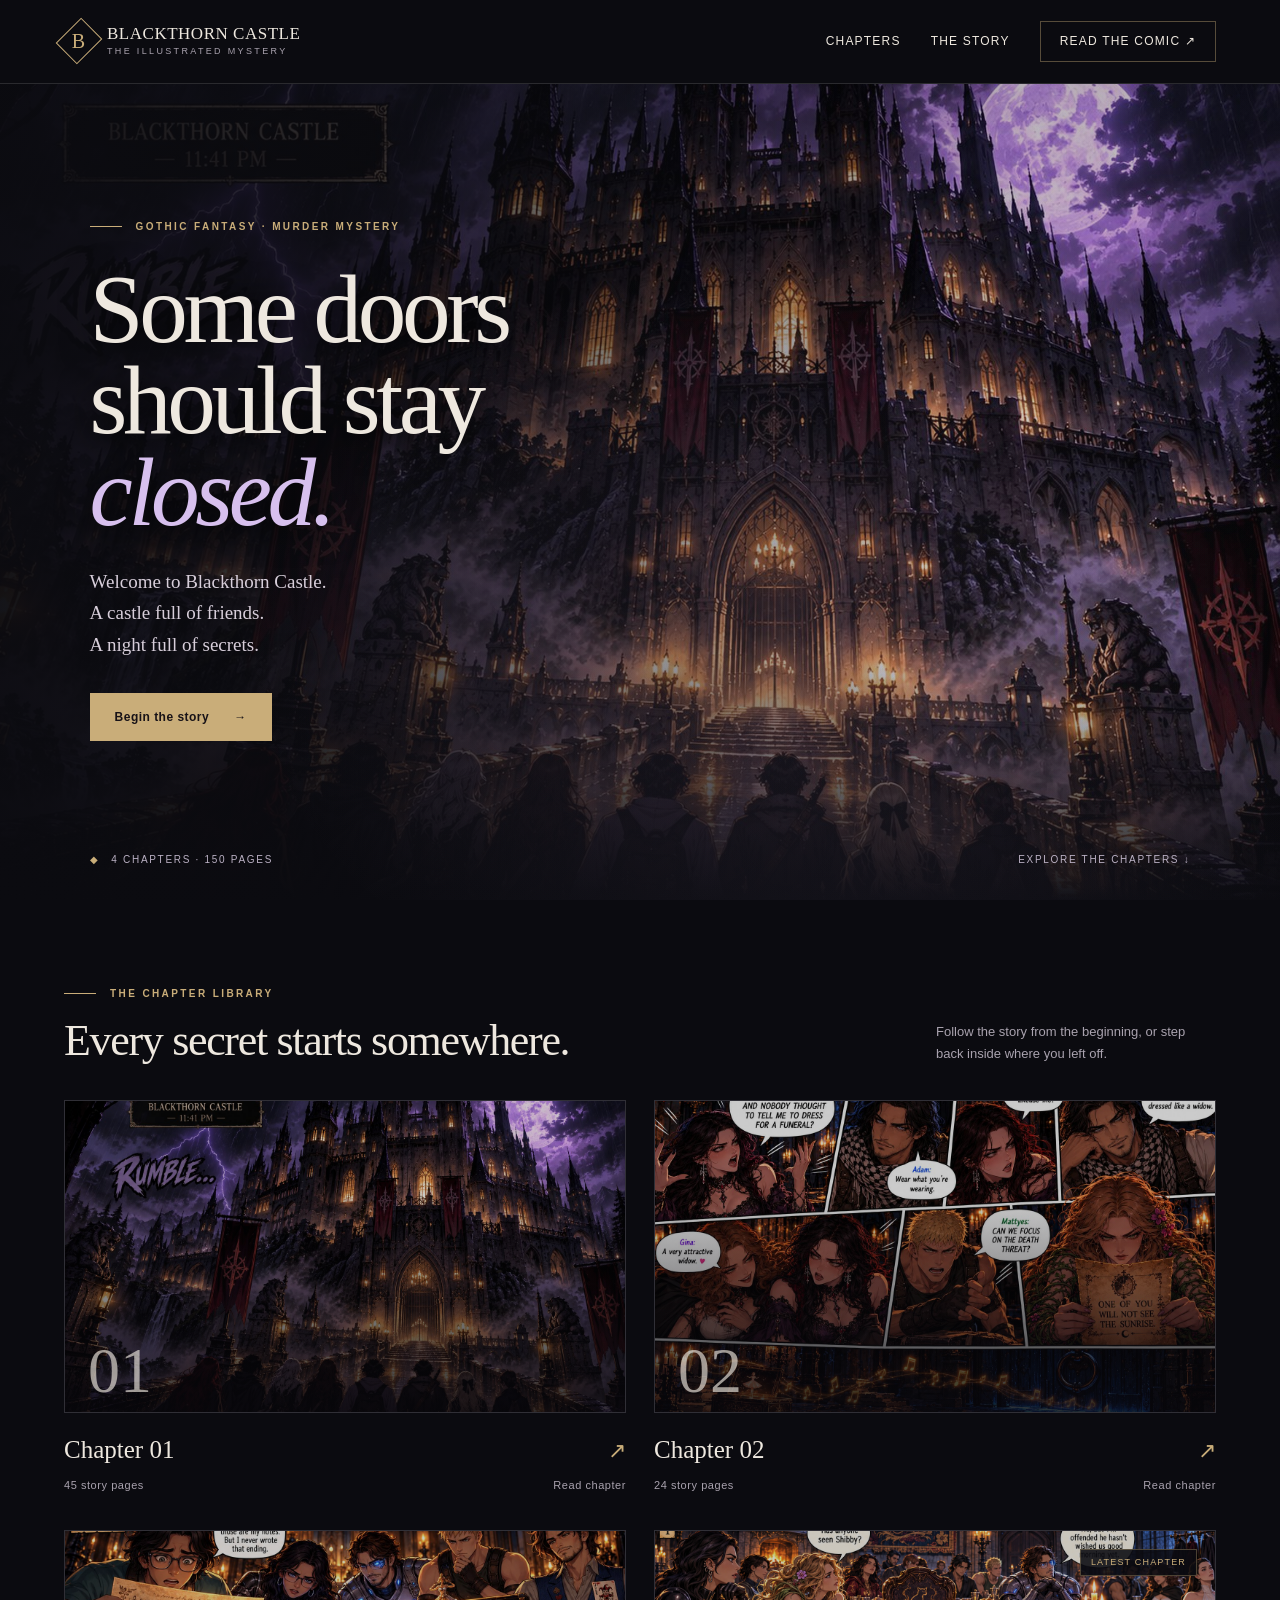
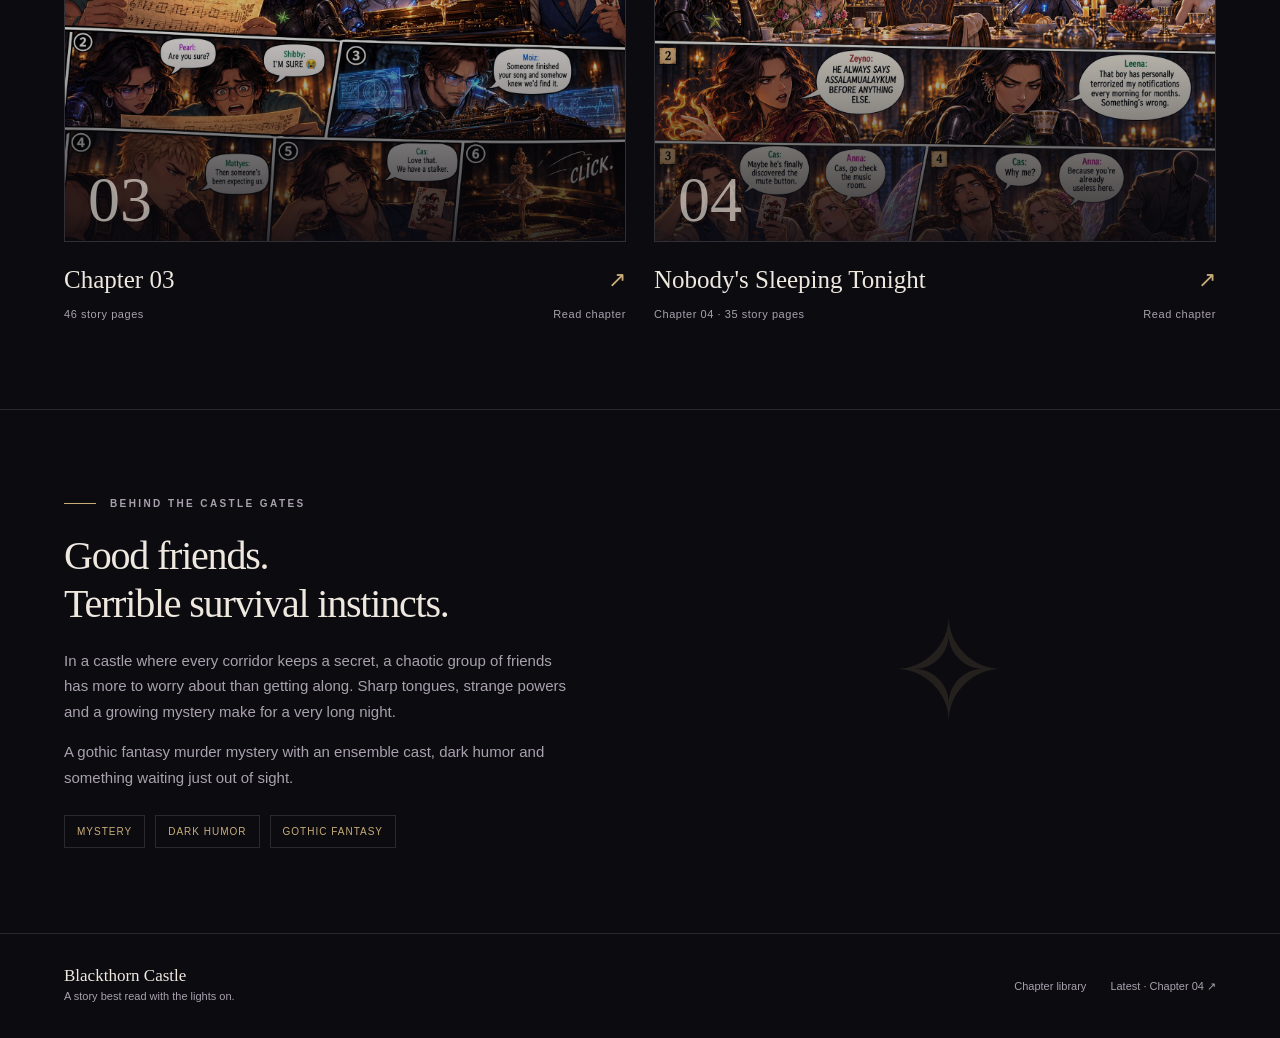
==== index.html @ 971d22e0 "Publish complete Blackthorn Castle library and reusable chapter workflow" ====
<!doctype html>
<html lang="en"><head><meta charset="utf-8"><meta name="viewport" content="width=device-width,initial-scale=1"><meta name="theme-color" content="#0b0b10"><title>Blackthorn Castle — The Comic</title><meta name="description" content="Enter Blackthorn Castle. Read the complete gothic fantasy murder mystery, one chapter at a time."><meta property="og:title" content="Blackthorn Castle"><meta property="og:description" content="A castle full of friends. A night full of secrets. Read the comic."><meta property="og:type" content="website"><meta property="og:image" content="assets/share.jpg"><meta name="twitter:card" content="summary_large_image"><link rel="icon" href="assets/icon.png"><link rel="stylesheet" href="assets/library.css"><link rel="preload" as="image" href="assets/cover.jpg"></head>
<body><a class="skip" href="#chapters">Skip to chapter library</a><header class="site-header"><a class="brand" href="index.html" aria-label="Blackthorn Castle home"><span class="brand-mark" aria-hidden="true"><span>B</span></span><span>BLACKTHORN CASTLE<small>The illustrated mystery</small></span></a><nav class="top-nav" aria-label="Main navigation"><a href="#chapters">Chapters</a><a class="nav-about" href="#about">The story</a><a class="nav-read" href="read.html#1/1">Read the comic ↗</a></nav></header>
<main><section class="hero"><img class="hero-art" src="assets/cover.jpg" width="1536" height="1101" alt="Blackthorn Castle beneath a violet moon, its gates lit by candlelight" fetchpriority="high"><div class="hero-copy fade-in"><p class="eyebrow">Gothic fantasy · Murder mystery</p><h1>Some doors<br>should stay<br><em>closed.</em></h1><p class="hero-deck">Welcome to Blackthorn Castle.<br>A castle full of friends.<br>A night full of secrets.</p><div class="hero-actions"><a class="button button-gold" href="read.html#1/1">Begin the story <span aria-hidden="true">→</span></a><a class="button" id="hero-continue" hidden>Continue reading <span aria-hidden="true">↗</span></a></div></div><div class="hero-meta"><span><span class="dot">◆</span><span id="chapter-count">The Blackthorn Castle comic</span></span><a href="#chapters">Explore the chapters ↓</a></div></section>
<section class="section" id="chapters" aria-labelledby="library-title"><div class="section-head"><div><p class="eyebrow">The chapter library</p><h2 id="library-title">Every secret starts somewhere.</h2></div><p class="section-note">Follow the story from the beginning, or step back inside where you left off.</p></div><aside class="resume-strip" id="continue" hidden><div><strong id="continue-title"></strong><p>Your place is saved on this device.</p></div><a class="button" id="continue-link">Continue reading →</a></aside><div class="chapter-grid" id="chapter-grid"></div><noscript><div class="noscript">Enable JavaScript to browse the complete library, or <a href="chapters/chapters.json">view the chapter catalog</a>.</div></noscript></section>
<section class="section about" id="about" aria-labelledby="about-title"><div><p class="eyebrow">Behind the castle gates</p><h2 id="about-title">Good friends.<br>Terrible survival instincts.</h2><p>In a castle where every corridor keeps a secret, a chaotic group of friends has more to worry about than getting along. Sharp tongues, strange powers and a growing mystery make for a very long night.</p><p>A gothic fantasy murder mystery with an ensemble cast, dark humor and something waiting just out of sight.</p><div class="about-tags"><span>Mystery</span><span>Dark humor</span><span>Gothic fantasy</span></div></div><div class="ornament" aria-hidden="true">✧</div></section></main>
<footer class="site-footer"><div><span class="footer-title">Blackthorn Castle</span><br>A story best read with the lights on.</div><nav class="footer-links" aria-label="Footer"><a href="#chapters">Chapter library</a><a id="latest-link" href="read.html#4/1"><span id="latest-label">Latest chapter</span> ↗</a></nav></footer><script src="assets/comic.js"></script><script src="assets/library.js"></script></body></html>
---- assets/library.css ----
:root{color-scheme:dark;--night:#0b0b10;--panel:#121119;--ink:#eee8df;--muted:#a9a2ae;--gold:#c9ad79;--line:#ffffff20;--violet:#b5a0d3}*{box-sizing:border-box}html{scroll-behavior:smooth;scroll-padding-top:90px}body{margin:0;background:var(--night);color:var(--ink);font:15px/1.7 'Segoe UI',Arial,sans-serif}a{color:inherit;text-decoration:none}button,select{font:inherit}button,a,select{touch-action:manipulation}a:focus-visible,button:focus-visible,select:focus-visible,summary:focus-visible{outline:2px solid var(--gold);outline-offset:5px}[hidden]{display:none!important}.skip{position:fixed;top:-80px;left:20px;z-index:100;background:var(--ink);color:var(--night);padding:12px}.skip:focus{top:10px}.site-header{height:84px;display:flex;align-items:center;justify-content:space-between;gap:25px;padding:0 5vw;border-bottom:1px solid var(--line);position:relative;z-index:5;background:#0b0b10}.brand{display:flex;align-items:center;gap:13px;font:17px/1.25 Georgia,serif;letter-spacing:.03em}.brand-mark{width:30px;height:36px;display:grid;place-items:center;border:1px solid var(--gold);color:var(--gold);font:20px Georgia;transform:rotate(45deg)}.brand-mark span{transform:rotate(-45deg)}.brand small{display:block;color:var(--muted);font:9px/1.7 'Segoe UI',sans-serif;text-transform:uppercase;letter-spacing:.26em}.top-nav{display:flex;gap:30px;align-items:center;font-size:12px;letter-spacing:.1em;text-transform:uppercase}.top-nav a{transition:color .2s}.top-nav a:hover{color:var(--gold)}.nav-read{border:1px solid #c9ad7966;padding:9px 19px}.hero{min-height:720px;min-height:min(860px,calc(100svh - 84px));position:relative;isolation:isolate;display:flex;align-items:center;padding:75px 7vw 100px;overflow:hidden}.hero-art{position:absolute;inset:0;width:100%;height:100%;object-fit:cover;object-position:65% 42%;z-index:-3}.hero:before{content:'';position:absolute;inset:0;background:linear-gradient(90deg,#0b0b10f5 0%,#0b0b10ce 25%,#0b0b1066 55%,#0b0b1020 80%),linear-gradient(0deg,#0b0b10,transparent 30%,#0b0b1030);z-index:-2}.hero:after{content:'';position:absolute;inset:0;z-index:-1;background:radial-gradient(ellipse at 65% 70%,#b19ad31c,transparent 50%);animation:mist 10s ease-in-out infinite alternate;pointer-events:none}.hero-copy{max-width:650px}.eyebrow{color:var(--gold);font-size:10px;font-weight:600;letter-spacing:.24em;text-transform:uppercase;display:flex;align-items:center;gap:14px}.eyebrow:before{content:'';width:32px;height:1px;background:var(--gold)}h1,h2,h3,p{margin-top:0}.hero h1{font:clamp(64px,7.6vw,116px)/.94 Georgia,serif;letter-spacing:-.045em;margin:29px 0 28px;text-shadow:0 3px 35px #000}.hero h1 em{font-weight:normal;color:#d7c0ee}.hero-deck{max-width:370px;font:19px/1.65 Georgia,serif;color:#d7ceda}.hero-actions{display:flex;flex-wrap:wrap;gap:12px;margin-top:33px}.button{display:inline-flex;align-items:center;justify-content:center;gap:25px;min-height:48px;padding:11px 24px;border:1px solid #b8a9c05c;font-size:12px;letter-spacing:.04em;cursor:pointer;background:transparent;color:var(--ink);transition:background .2s,border-color .2s}.button:hover{background:#ffffff0a;border-color:var(--gold)}.button-gold{background:var(--gold);color:#171217;border-color:var(--gold);font-weight:600}.button-gold:hover{background:#dec18e}.hero-meta{position:absolute;bottom:32px;left:7vw;right:7vw;display:flex;justify-content:space-between;gap:20px;font-size:10px;letter-spacing:.17em;text-transform:uppercase;color:#bbb1c4}.hero-meta span:first-child{display:flex;gap:12px}.dot{color:var(--gold)}.section{max-width:1440px;margin:auto;padding:85px 5vw}.section-head{display:flex;justify-content:space-between;align-items:end;gap:30px;margin-bottom:35px}.section h2{font:44px/1.1 Georgia,serif;letter-spacing:-.03em;margin:15px 0 0}.section-note{max-width:280px;color:var(--muted);font-size:13px;margin:0}.chapter-grid{display:grid;grid-template-columns:repeat(2,minmax(0,1fr));gap:35px 28px}.chapter-card{display:block;min-width:0}.card-image{position:relative;aspect-ratio:1.8;overflow:hidden;background:var(--panel);border:1px solid var(--line)}.card-image img{display:block;width:100%;height:100%;object-fit:cover;transition:transform .65s,filter .65s;filter:brightness(.8)}.chapter-card:hover img{transform:scale(1.035);filter:brightness(1)}.card-image:after{content:'';position:absolute;inset:0;background:linear-gradient(transparent 30%,#09080dc9)}.card-number{position:absolute;left:23px;bottom:9px;z-index:1;font:64px/1 Georgia,serif;color:#eee8dfa6}.card-badge{position:absolute;right:18px;top:18px;z-index:1;font-size:9px;letter-spacing:.13em;text-transform:uppercase;padding:5px 10px;background:#0b0b10df;border:1px solid #c9ad7955;color:var(--gold)}.card-heading{display:flex;align-items:center;justify-content:space-between;gap:20px;margin:19px 0 7px}.card-heading h3{font:25px/1.2 Georgia,serif;margin:0}.card-heading span{color:var(--gold);font-size:22px}.card-info{display:flex;justify-content:space-between;gap:15px;color:var(--muted);font-size:11px;letter-spacing:.05em}.resume-strip{margin:0 0 35px;padding:22px 26px;background:#c9ad790b;border:1px solid #c9ad793f;display:flex;align-items:center;justify-content:space-between;gap:20px}.resume-strip p{margin:0;color:var(--muted);font-size:12px}.resume-strip strong{font:21px Georgia,serif;color:var(--ink);display:block;margin-bottom:3px}.about{border-top:1px solid var(--line);display:grid;grid-template-columns:1fr 1fr;gap:80px}.about h2{font:40px/1.2 Georgia;margin:20px 0}.about p{color:var(--muted);max-width:510px}.about-tags{display:flex;gap:10px;flex-wrap:wrap;margin-top:25px}.about-tags span{font-size:10px;letter-spacing:.1em;text-transform:uppercase;border:1px solid var(--line);padding:7px 12px;color:var(--gold)}.ornament{font:140px Georgia;text-align:center;color:#c9ad7922;align-self:center}.site-footer{border-top:1px solid var(--line);padding:32px 5vw;display:flex;justify-content:space-between;gap:20px;align-items:center;color:var(--muted);font-size:11px}.footer-title{font:17px Georgia;color:var(--ink)}.footer-links{display:flex;gap:24px}.empty-note{padding:35px;color:var(--muted)}
/* Reader chrome stays outside the artwork. */
.reader-header{height:65px}.reader-header .brand{font-size:15px}.reader-title{max-width:1536px;margin:auto;padding:36px 30px 24px;display:flex;justify-content:space-between;gap:24px;align-items:end}.reader-title h1{font:clamp(27px,4vw,43px)/1.15 Georgia;margin:10px 0}.reader-title p{font-size:12px;color:var(--muted);margin:0}.reader-tools{position:sticky;top:0;z-index:20;background:#0b0b10f5;backdrop-filter:blur(12px);border-block:1px solid var(--line);padding:11px 25px;display:flex;flex-wrap:wrap;justify-content:space-between;align-items:center;gap:12px}.tool-group{display:flex;gap:10px;align-items:center}.reader-tools label{color:var(--muted);font-size:11px}.reader-tools select,.tool-btn{background:#19161f;color:var(--ink);border:1px solid #574b60;min-height:36px;border-radius:2px;padding:6px 12px;cursor:pointer}.tool-btn{font-size:12px}.tool-btn:disabled{opacity:.35;cursor:default}.progress-track{height:2px;position:absolute;bottom:-1px;left:0;width:100%;background:#28222f}.progress-fill{width:0;height:100%;background:var(--gold);transition:width .2s}.page-status{font-size:12px;min-width:85px;text-align:center;color:#cec3d4;font-variant-numeric:tabular-nums}.reader-pages{max-width:1536px;margin:auto}.comic-page{margin:0 0 26px;scroll-margin-top:80px}.comic-page img{display:block;width:100%;height:auto;background:#15121c}.comic-page figcaption{font-size:10px;letter-spacing:.12em;text-transform:uppercase;color:var(--muted);display:flex;justify-content:space-between;padding:9px 22px}.retry-image{color:var(--gold);border:0;background:none;text-decoration:underline;cursor:pointer}.reader-pages.is-paged .comic-page{display:none}.reader-pages.is-paged .comic-page.is-current{display:block}.chapter-end{max-width:900px;margin:60px auto 90px;padding:0 24px;text-align:center}.chapter-end h2{font:38px Georgia;margin:20px 0 12px}.chapter-end p{color:var(--muted);font-size:13px}.chapter-navigation{display:flex;flex-wrap:wrap;justify-content:center;gap:12px;margin:25px 0}.reader-error{padding:60px 25px;text-align:center}.reader-help{font-size:11px;color:var(--muted)}.reading-zoom .reader-pages{max-width:none}.zoom-label{display:none}.reading-zoom .zoom-label{display:inline}.reading-zoom .fit-label{display:none}.noscript{padding:25px;background:#251b2c}.fade-in{animation:reveal .7s both}@keyframes reveal{from{opacity:0;transform:translateY(10px)}to{opacity:1;transform:none}}@keyframes mist{to{opacity:.5;transform:translateX(3%)}}@media(prefers-reduced-motion:reduce){html{scroll-behavior:auto}*,*:before,*:after{animation:none!important;transition:none!important}}@media(min-width:1800px){.hero{padding-left:max(7vw,calc((100vw - 1500px)/2))}}@media(max-width:760px){.site-header{height:70px;padding:0 22px}.brand{font-size:14px}.brand small{font-size:8px}.brand-mark{width:23px;height:29px;font-size:16px}.top-nav{gap:18px;font-size:10px}.top-nav .nav-about{display:none}.nav-read{padding:7px 11px}.hero{min-height:700px;min-height:calc(100svh - 70px);padding:70px 25px 100px;align-items:end}.hero-art{object-position:58% 30%}.hero:before{background:linear-gradient(0deg,#0b0b10 0%,#0b0b10df 15%,#0b0b1070 75%,#0b0b1055)}.hero h1{font-size:clamp(64px,14vw,96px);margin:22px 0}.hero-deck{font-size:17px;max-width:320px}.hero-meta{left:25px;right:25px;font-size:8px}.hero-meta>a{display:none}.eyebrow{font-size:9px;letter-spacing:.19em}.section{padding:60px 23px}.section-head{align-items:start;flex-direction:column;gap:18px}.section h2{font-size:36px}.chapter-grid{grid-template-columns:1fr;gap:32px}.card-number{font-size:55px}.card-heading h3{font-size:24px}.section-note{max-width:330px}.about{grid-template-columns:1fr;gap:0}.ornament{display:none}.about h2{font-size:33px}.site-footer{padding:28px 23px;flex-direction:column;align-items:start;gap:16px}.resume-strip{padding:20px;align-items:start;flex-direction:column}.reader-header{height:60px}.reader-header .top-nav{gap:12px}.reader-title{padding:27px 20px 23px;display:block}.reader-title .reader-help{margin-top:15px}.reader-tools{padding:10px;justify-content:center;gap:8px}.tool-group{gap:7px}.reader-tools label{font-size:10px}.reader-tools select,.tool-btn{padding:6px 9px;max-width:150px;font-size:11px}.page-status{min-width:73px;font-size:11px}.reader-pages .comic-page{scroll-margin-top:119px}.comic-page figcaption{padding-inline:14px}.chapter-end h2{font-size:30px}}@media(max-width:370px){.top-nav{gap:10px}.reader-header .brand-mark{display:none}.hero-actions .button{padding-inline:18px}.reader-tools{padding-inline:5px;gap:6px}.tool-group{gap:4px}}
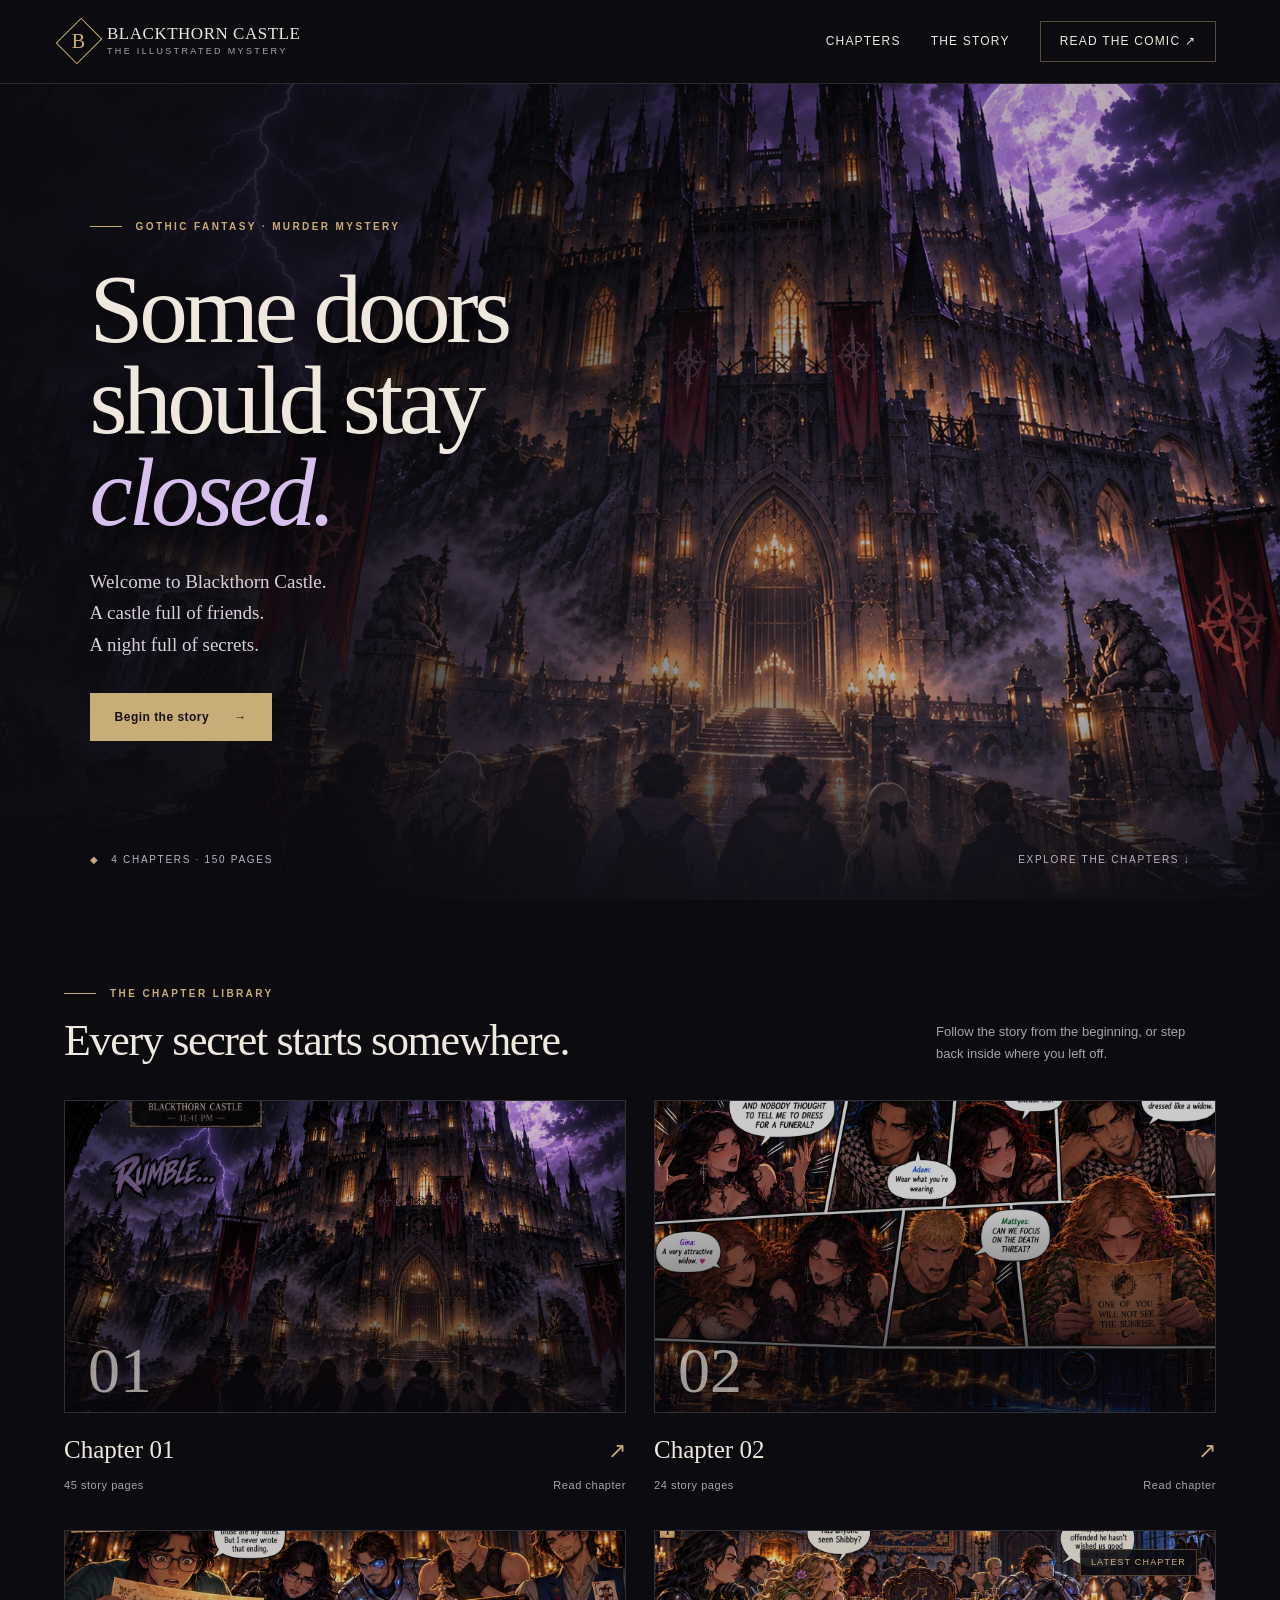
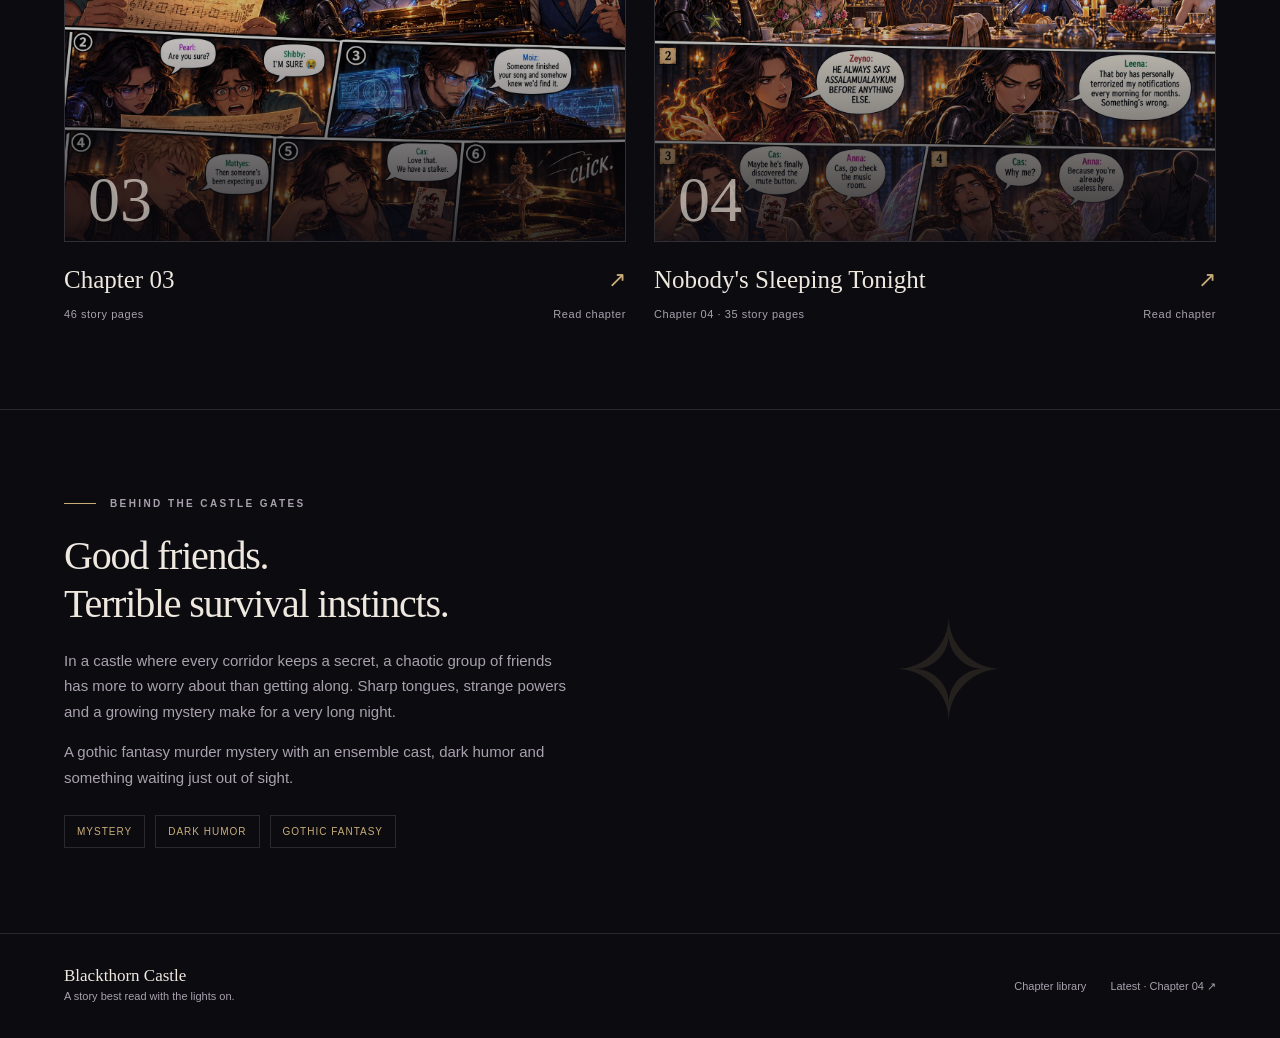
==== commit 3c15e408: "Remove homepage background lettering and correct reader jump alignment" ====
--- a/index.html
+++ b/index.html
@@ -1,7 +1,7 @@
-<!doctype html>
-<html lang="en"><head><meta charset="utf-8"><meta name="viewport" content="width=device-width,initial-scale=1"><meta name="theme-color" content="#0b0b10"><title>Blackthorn Castle — The Comic</title><meta name="description" content="Enter Blackthorn Castle. Read the complete gothic fantasy murder mystery, one chapter at a time."><meta property="og:title" content="Blackthorn Castle"><meta property="og:description" content="A castle full of friends. A night full of secrets. Read the comic."><meta property="og:type" content="website"><meta property="og:image" content="assets/share.jpg"><meta name="twitter:card" content="summary_large_image"><link rel="icon" href="assets/icon.png"><link rel="stylesheet" href="assets/library.css"><link rel="preload" as="image" href="assets/cover.jpg"></head>
-<body><a class="skip" href="#chapters">Skip to chapter library</a><header class="site-header"><a class="brand" href="index.html" aria-label="Blackthorn Castle home"><span class="brand-mark" aria-hidden="true"><span>B</span></span><span>BLACKTHORN CASTLE<small>The illustrated mystery</small></span></a><nav class="top-nav" aria-label="Main navigation"><a href="#chapters">Chapters</a><a class="nav-about" href="#about">The story</a><a class="nav-read" href="read.html#1/1">Read the comic ↗</a></nav></header>
-<main><section class="hero"><img class="hero-art" src="assets/cover.jpg" width="1536" height="1101" alt="Blackthorn Castle beneath a violet moon, its gates lit by candlelight" fetchpriority="high"><div class="hero-copy fade-in"><p class="eyebrow">Gothic fantasy · Murder mystery</p><h1>Some doors<br>should stay<br><em>closed.</em></h1><p class="hero-deck">Welcome to Blackthorn Castle.<br>A castle full of friends.<br>A night full of secrets.</p><div class="hero-actions"><a class="button button-gold" href="read.html#1/1">Begin the story <span aria-hidden="true">→</span></a><a class="button" id="hero-continue" hidden>Continue reading <span aria-hidden="true">↗</span></a></div></div><div class="hero-meta"><span><span class="dot">◆</span><span id="chapter-count">The Blackthorn Castle comic</span></span><a href="#chapters">Explore the chapters ↓</a></div></section>
-<section class="section" id="chapters" aria-labelledby="library-title"><div class="section-head"><div><p class="eyebrow">The chapter library</p><h2 id="library-title">Every secret starts somewhere.</h2></div><p class="section-note">Follow the story from the beginning, or step back inside where you left off.</p></div><aside class="resume-strip" id="continue" hidden><div><strong id="continue-title"></strong><p>Your place is saved on this device.</p></div><a class="button" id="continue-link">Continue reading →</a></aside><div class="chapter-grid" id="chapter-grid"></div><noscript><div class="noscript">Enable JavaScript to browse the complete library, or <a href="chapters/chapters.json">view the chapter catalog</a>.</div></noscript></section>
-<section class="section about" id="about" aria-labelledby="about-title"><div><p class="eyebrow">Behind the castle gates</p><h2 id="about-title">Good friends.<br>Terrible survival instincts.</h2><p>In a castle where every corridor keeps a secret, a chaotic group of friends has more to worry about than getting along. Sharp tongues, strange powers and a growing mystery make for a very long night.</p><p>A gothic fantasy murder mystery with an ensemble cast, dark humor and something waiting just out of sight.</p><div class="about-tags"><span>Mystery</span><span>Dark humor</span><span>Gothic fantasy</span></div></div><div class="ornament" aria-hidden="true">✧</div></section></main>
-<footer class="site-footer"><div><span class="footer-title">Blackthorn Castle</span><br>A story best read with the lights on.</div><nav class="footer-links" aria-label="Footer"><a href="#chapters">Chapter library</a><a id="latest-link" href="read.html#4/1"><span id="latest-label">Latest chapter</span> ↗</a></nav></footer><script src="assets/comic.js"></script><script src="assets/library.js"></script></body></html>
+<!doctype html>
+<html lang="en"><head><meta charset="utf-8"><meta name="viewport" content="width=device-width,initial-scale=1"><meta name="theme-color" content="#0b0b10"><title>Blackthorn Castle — The Comic</title><meta name="description" content="Enter Blackthorn Castle. Read the complete gothic fantasy murder mystery, one chapter at a time."><meta property="og:title" content="Blackthorn Castle"><meta property="og:description" content="A castle full of friends. A night full of secrets. Read the comic."><meta property="og:type" content="website"><meta property="og:image" content="https://rokaya-ya.github.io/blackthorn-castle/assets/castle-hero-clean.jpg"><link rel="canonical" href="https://rokaya-ya.github.io/blackthorn-castle/"><meta property="og:url" content="https://rokaya-ya.github.io/blackthorn-castle/"><meta name="twitter:card" content="summary_large_image"><link rel="icon" href="assets/icon.png"><link rel="stylesheet" href="assets/library.css"><link rel="preload" as="image" href="assets/castle-hero-clean.jpg"></head>
+<body><a class="skip" href="#chapters">Skip to chapter library</a><header class="site-header"><a class="brand" href="index.html" aria-label="Blackthorn Castle home"><span class="brand-mark" aria-hidden="true"><span>B</span></span><span>BLACKTHORN CASTLE<small>The illustrated mystery</small></span></a><nav class="top-nav" aria-label="Main navigation"><a href="#chapters">Chapters</a><a class="nav-about" href="#about">The story</a><a class="nav-read" href="read.html#1/1">Read the comic ↗</a></nav></header>
+<main><section class="hero"><img class="hero-art" src="assets/castle-hero-clean.jpg" width="1482" height="1062" alt="Blackthorn Castle beneath a violet moon, its gates lit by candlelight" fetchpriority="high"><div class="hero-copy fade-in"><p class="eyebrow">Gothic fantasy · Murder mystery</p><h1>Some doors<br>should stay<br><em>closed.</em></h1><p class="hero-deck">Welcome to Blackthorn Castle.<br>A castle full of friends.<br>A night full of secrets.</p><div class="hero-actions"><a class="button button-gold" href="read.html#1/1">Begin the story <span aria-hidden="true">→</span></a><a class="button" id="hero-continue" hidden>Continue reading <span aria-hidden="true">↗</span></a></div></div><div class="hero-meta"><span><span class="dot">◆</span><span id="chapter-count">The Blackthorn Castle comic</span></span><a href="#chapters">Explore the chapters ↓</a></div></section>
+<section class="section" id="chapters" aria-labelledby="library-title"><div class="section-head"><div><p class="eyebrow">The chapter library</p><h2 id="library-title">Every secret starts somewhere.</h2></div><p class="section-note">Follow the story from the beginning, or step back inside where you left off.</p></div><aside class="resume-strip" id="continue" hidden><div><strong id="continue-title"></strong><p>Your place is saved on this device.</p></div><a class="button" id="continue-link">Continue reading →</a></aside><div class="chapter-grid" id="chapter-grid"></div><noscript><div class="noscript">Enable JavaScript to browse the complete library, or <a href="chapters/chapters.json">view the chapter catalog</a>.</div></noscript></section>
+<section class="section about" id="about" aria-labelledby="about-title"><div><p class="eyebrow">Behind the castle gates</p><h2 id="about-title">Good friends.<br>Terrible survival instincts.</h2><p>In a castle where every corridor keeps a secret, a chaotic group of friends has more to worry about than getting along. Sharp tongues, strange powers and a growing mystery make for a very long night.</p><p>A gothic fantasy murder mystery with an ensemble cast, dark humor and something waiting just out of sight.</p><div class="about-tags"><span>Mystery</span><span>Dark humor</span><span>Gothic fantasy</span></div></div><div class="ornament" aria-hidden="true">✧</div></section></main>
+<footer class="site-footer"><div><span class="footer-title">Blackthorn Castle</span><br>A story best read with the lights on.</div><nav class="footer-links" aria-label="Footer"><a href="#chapters">Chapter library</a><a id="latest-link" href="read.html#4/1"><span id="latest-label">Latest chapter</span> ↗</a></nav></footer><script src="assets/comic.js"></script><script src="assets/library.js"></script></body></html>
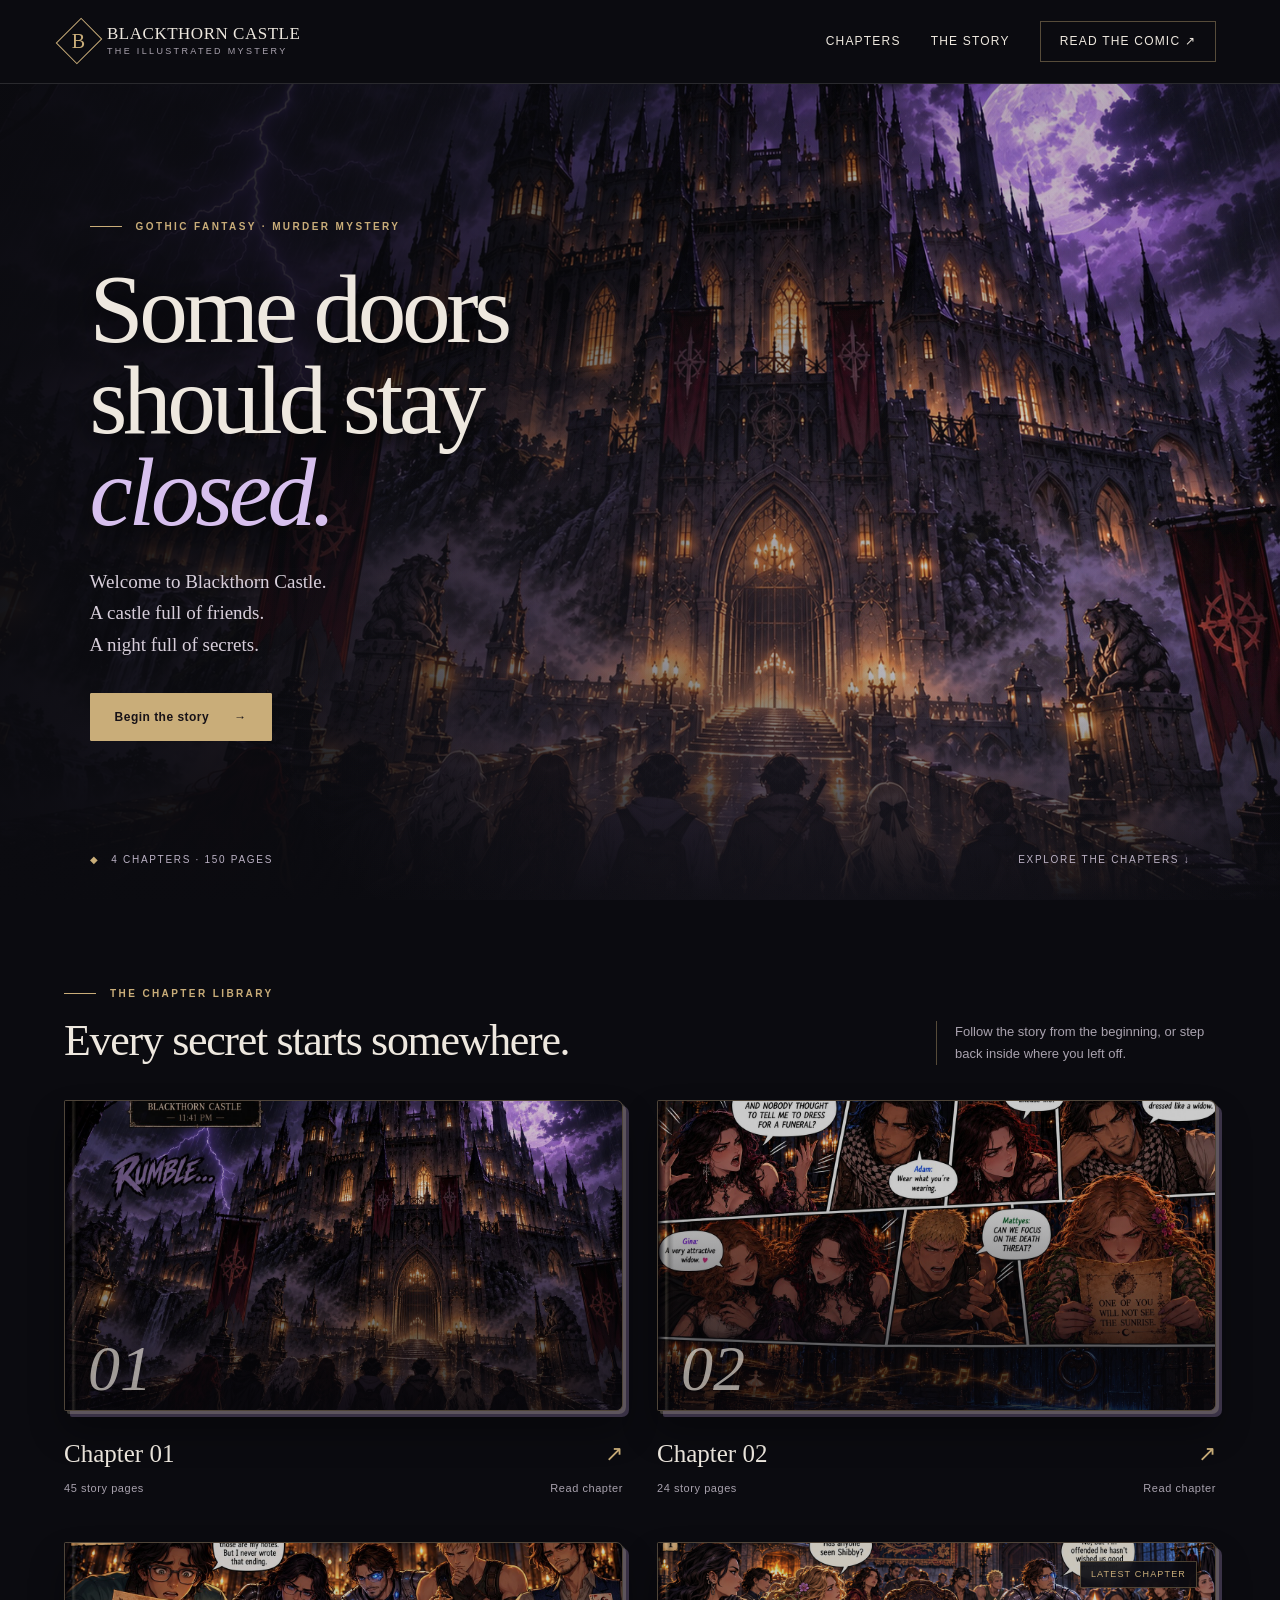
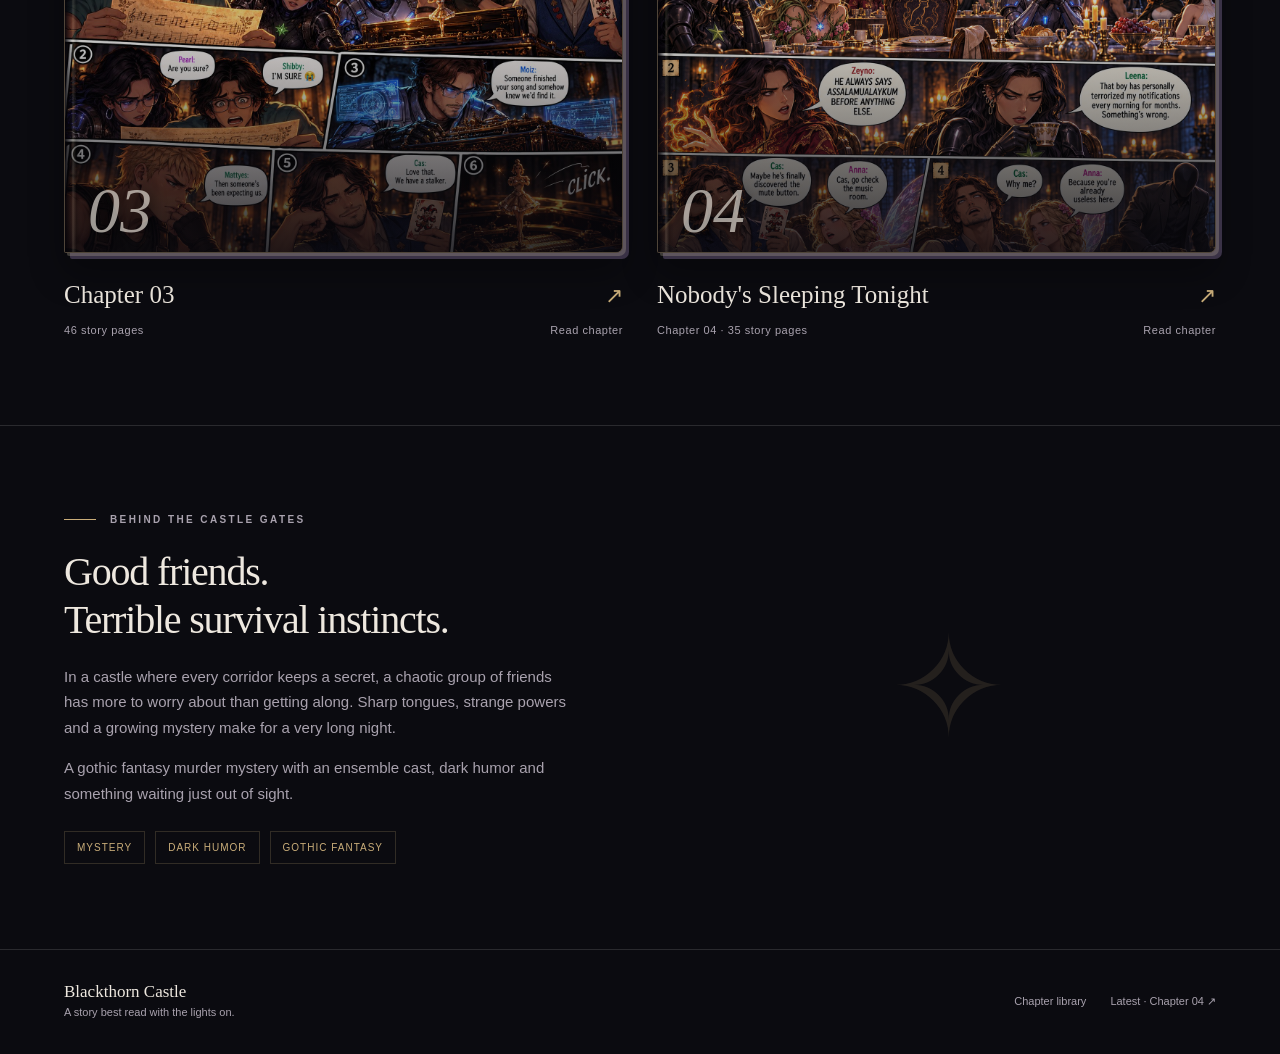
==== commit 633c656f: "Introduce cinematic single-page comic reader with swipe and zoom" ====
--- a/index.html
+++ b/index.html
@@ -1,7 +1,8 @@
 <!doctype html>
-<html lang="en"><head><meta charset="utf-8"><meta name="viewport" content="width=device-width,initial-scale=1"><meta name="theme-color" content="#0b0b10"><title>Blackthorn Castle — The Comic</title><meta name="description" content="Enter Blackthorn Castle. Read the complete gothic fantasy murder mystery, one chapter at a time."><meta property="og:title" content="Blackthorn Castle"><meta property="og:description" content="A castle full of friends. A night full of secrets. Read the comic."><meta property="og:type" content="website"><meta property="og:image" content="https://rokaya-ya.github.io/blackthorn-castle/assets/castle-hero-clean.jpg"><link rel="canonical" href="https://rokaya-ya.github.io/blackthorn-castle/"><meta property="og:url" content="https://rokaya-ya.github.io/blackthorn-castle/"><meta name="twitter:card" content="summary_large_image"><link rel="icon" href="assets/icon.png"><link rel="stylesheet" href="assets/library.css"><link rel="preload" as="image" href="assets/castle-hero-clean.jpg"></head>
+<html lang="en"><head><meta charset="utf-8"><meta name="viewport" content="width=device-width,initial-scale=1"><meta name="theme-color" content="#0b0b10"><title>Blackthorn Castle — The Comic</title><meta name="description" content="Enter Blackthorn Castle. Read the complete gothic fantasy murder mystery, one chapter at a time."><meta property="og:title" content="Blackthorn Castle"><meta property="og:description" content="A castle full of friends. A night full of secrets. Read the comic."><meta property="og:type" content="website"><meta property="og:image" content="https://rokaya-ya.github.io/blackthorn-castle/assets/castle-hero-clean.jpg"><link rel="canonical" href="https://rokaya-ya.github.io/blackthorn-castle/"><meta property="og:url" content="https://rokaya-ya.github.io/blackthorn-castle/"><meta name="twitter:card" content="summary_large_image"><link rel="icon" href="assets/icon.png"><link rel="stylesheet" href="assets/library.css"><link rel="stylesheet" href="assets/book-library.css"><link rel="preload" as="image" href="assets/castle-hero-clean.jpg"></head>
 <body><a class="skip" href="#chapters">Skip to chapter library</a><header class="site-header"><a class="brand" href="index.html" aria-label="Blackthorn Castle home"><span class="brand-mark" aria-hidden="true"><span>B</span></span><span>BLACKTHORN CASTLE<small>The illustrated mystery</small></span></a><nav class="top-nav" aria-label="Main navigation"><a href="#chapters">Chapters</a><a class="nav-about" href="#about">The story</a><a class="nav-read" href="read.html#1/1">Read the comic ↗</a></nav></header>
 <main><section class="hero"><img class="hero-art" src="assets/castle-hero-clean.jpg" width="1482" height="1062" alt="Blackthorn Castle beneath a violet moon, its gates lit by candlelight" fetchpriority="high"><div class="hero-copy fade-in"><p class="eyebrow">Gothic fantasy · Murder mystery</p><h1>Some doors<br>should stay<br><em>closed.</em></h1><p class="hero-deck">Welcome to Blackthorn Castle.<br>A castle full of friends.<br>A night full of secrets.</p><div class="hero-actions"><a class="button button-gold" href="read.html#1/1">Begin the story <span aria-hidden="true">→</span></a><a class="button" id="hero-continue" hidden>Continue reading <span aria-hidden="true">↗</span></a></div></div><div class="hero-meta"><span><span class="dot">◆</span><span id="chapter-count">The Blackthorn Castle comic</span></span><a href="#chapters">Explore the chapters ↓</a></div></section>
 <section class="section" id="chapters" aria-labelledby="library-title"><div class="section-head"><div><p class="eyebrow">The chapter library</p><h2 id="library-title">Every secret starts somewhere.</h2></div><p class="section-note">Follow the story from the beginning, or step back inside where you left off.</p></div><aside class="resume-strip" id="continue" hidden><div><strong id="continue-title"></strong><p>Your place is saved on this device.</p></div><a class="button" id="continue-link">Continue reading →</a></aside><div class="chapter-grid" id="chapter-grid"></div><noscript><div class="noscript">Enable JavaScript to browse the complete library, or <a href="chapters/chapters.json">view the chapter catalog</a>.</div></noscript></section>
 <section class="section about" id="about" aria-labelledby="about-title"><div><p class="eyebrow">Behind the castle gates</p><h2 id="about-title">Good friends.<br>Terrible survival instincts.</h2><p>In a castle where every corridor keeps a secret, a chaotic group of friends has more to worry about than getting along. Sharp tongues, strange powers and a growing mystery make for a very long night.</p><p>A gothic fantasy murder mystery with an ensemble cast, dark humor and something waiting just out of sight.</p><div class="about-tags"><span>Mystery</span><span>Dark humor</span><span>Gothic fantasy</span></div></div><div class="ornament" aria-hidden="true">✧</div></section></main>
 <footer class="site-footer"><div><span class="footer-title">Blackthorn Castle</span><br>A story best read with the lights on.</div><nav class="footer-links" aria-label="Footer"><a href="#chapters">Chapter library</a><a id="latest-link" href="read.html#4/1"><span id="latest-label">Latest chapter</span> ↗</a></nav></footer><script src="assets/comic.js"></script><script src="assets/library.js"></script></body></html>
+
--- a/assets/book-library.css
+++ b/assets/book-library.css
@@ -0,0 +1,2 @@
+/* The library presents each chapter like a volume on a dark reading desk. */
+.chapter-grid{gap:44px 34px}.chapter-card{position:relative;transition:transform .25s}.chapter-card .card-image{border-radius:2px 7px 7px 2px;box-shadow:3px 3px 0 #a59c8955,6px 6px 0 #3a3246,0 20px 35px #0005;border-color:#c9ad7955}.chapter-card .card-image:before{content:'';position:absolute;top:0;bottom:0;left:0;width:16px;background:linear-gradient(90deg,#030207dd,#0001 40%,#f6e7c122 50%,#0003 70%,transparent);z-index:3;pointer-events:none}.chapter-card:hover{transform:translateY(-4px)}.chapter-card .card-heading{margin-top:24px}.chapter-card .card-number{font-style:italic;text-shadow:0 2px 16px #000}.chapter-card .card-badge{border-radius:1px;backdrop-filter:blur(6px)}.section-head .section-note{border-left:1px solid #c9ad7966;padding-left:18px}.hero-actions .button{border-radius:1px}.resume-strip{box-shadow:inset 3px 0 0 #c9ad79}.about-tags span{border-color:#c9ad7933}@media(max-width:760px){.chapter-grid{gap:38px}.section-head .section-note{padding-left:14px}}@media(prefers-reduced-motion:reduce){.chapter-card{transition:none}.chapter-card:hover{transform:none}}
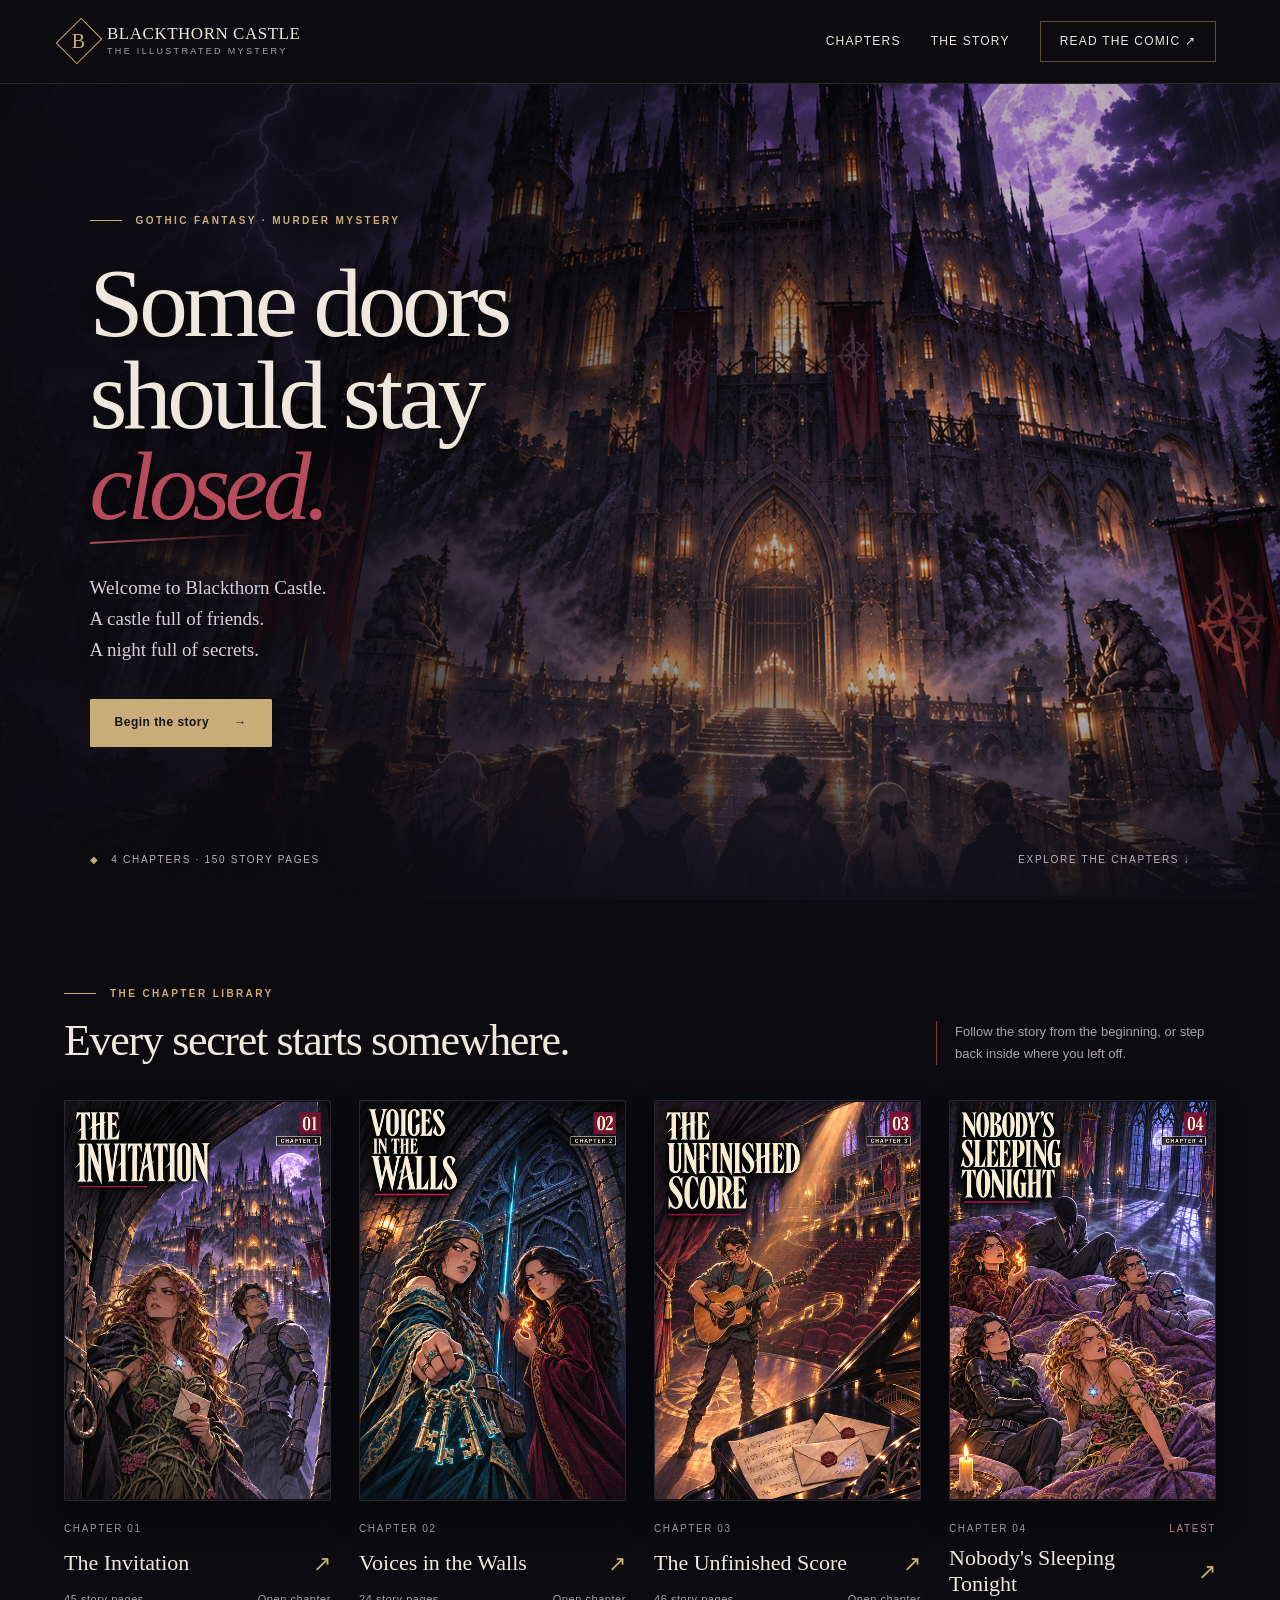
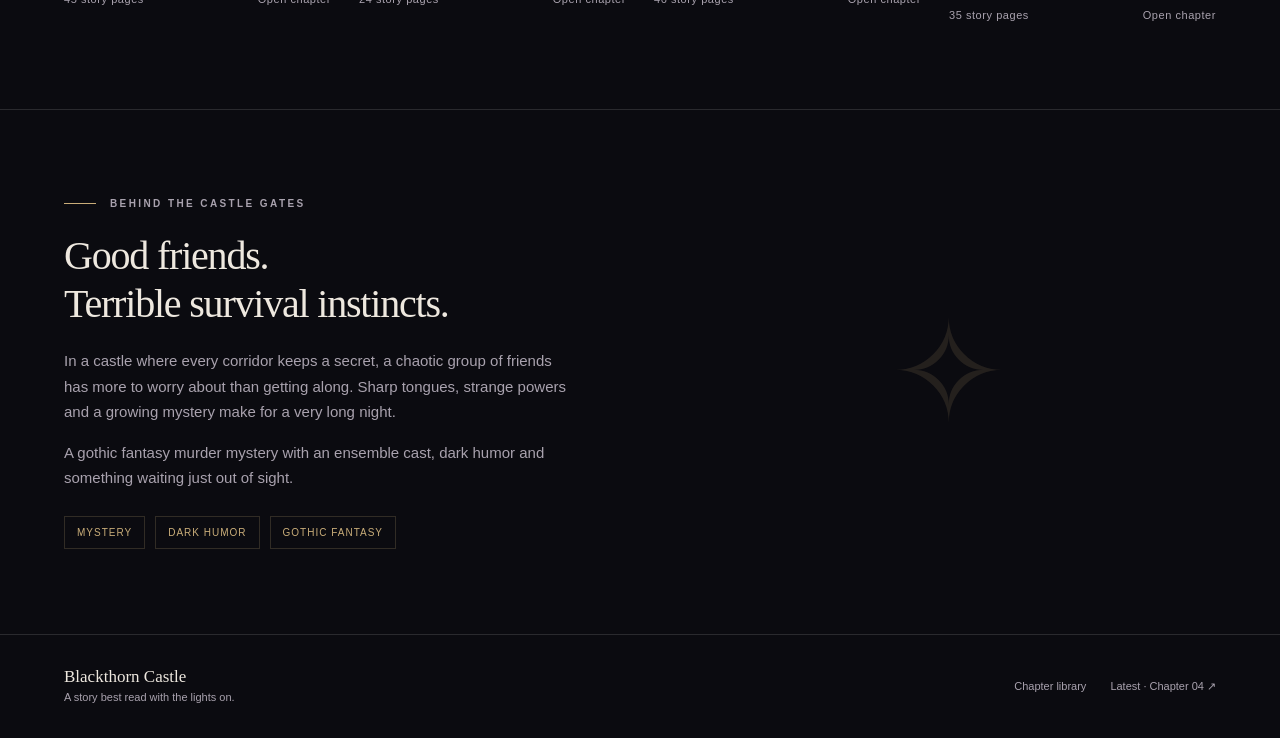
==== commit d6367de4: "Add four illustrated chapter covers and cover-first reader navigation" ====
--- a/index.html
+++ b/index.html
@@ -1,8 +1,9 @@
 <!doctype html>
 <html lang="en"><head><meta charset="utf-8"><meta name="viewport" content="width=device-width,initial-scale=1"><meta name="theme-color" content="#0b0b10"><title>Blackthorn Castle — The Comic</title><meta name="description" content="Enter Blackthorn Castle. Read the complete gothic fantasy murder mystery, one chapter at a time."><meta property="og:title" content="Blackthorn Castle"><meta property="og:description" content="A castle full of friends. A night full of secrets. Read the comic."><meta property="og:type" content="website"><meta property="og:image" content="https://rokaya-ya.github.io/blackthorn-castle/assets/castle-hero-clean.jpg"><link rel="canonical" href="https://rokaya-ya.github.io/blackthorn-castle/"><meta property="og:url" content="https://rokaya-ya.github.io/blackthorn-castle/"><meta name="twitter:card" content="summary_large_image"><link rel="icon" href="assets/icon.png"><link rel="stylesheet" href="assets/library.css"><link rel="stylesheet" href="assets/book-library.css"><link rel="preload" as="image" href="assets/castle-hero-clean.jpg"></head>
-<body><a class="skip" href="#chapters">Skip to chapter library</a><header class="site-header"><a class="brand" href="index.html" aria-label="Blackthorn Castle home"><span class="brand-mark" aria-hidden="true"><span>B</span></span><span>BLACKTHORN CASTLE<small>The illustrated mystery</small></span></a><nav class="top-nav" aria-label="Main navigation"><a href="#chapters">Chapters</a><a class="nav-about" href="#about">The story</a><a class="nav-read" href="read.html#1/1">Read the comic ↗</a></nav></header>
-<main><section class="hero"><img class="hero-art" src="assets/castle-hero-clean.jpg" width="1482" height="1062" alt="Blackthorn Castle beneath a violet moon, its gates lit by candlelight" fetchpriority="high"><div class="hero-copy fade-in"><p class="eyebrow">Gothic fantasy · Murder mystery</p><h1>Some doors<br>should stay<br><em>closed.</em></h1><p class="hero-deck">Welcome to Blackthorn Castle.<br>A castle full of friends.<br>A night full of secrets.</p><div class="hero-actions"><a class="button button-gold" href="read.html#1/1">Begin the story <span aria-hidden="true">→</span></a><a class="button" id="hero-continue" hidden>Continue reading <span aria-hidden="true">↗</span></a></div></div><div class="hero-meta"><span><span class="dot">◆</span><span id="chapter-count">The Blackthorn Castle comic</span></span><a href="#chapters">Explore the chapters ↓</a></div></section>
+<body><a class="skip" href="#chapters">Skip to chapter library</a><header class="site-header"><a class="brand" href="index.html" aria-label="Blackthorn Castle home"><span class="brand-mark" aria-hidden="true"><span>B</span></span><span>BLACKTHORN CASTLE<small>The illustrated mystery</small></span></a><nav class="top-nav" aria-label="Main navigation"><a href="#chapters">Chapters</a><a class="nav-about" href="#about">The story</a><a class="nav-read" href="read.html#1/cover">Read the comic ↗</a></nav></header>
+<main><section class="hero"><img class="hero-art" src="assets/castle-hero-clean.jpg" width="1482" height="1062" alt="Blackthorn Castle beneath a violet moon, its gates lit by candlelight" fetchpriority="high"><div class="hero-copy fade-in"><p class="eyebrow">Gothic fantasy · Murder mystery</p><h1>Some doors<br>should stay<br><em>closed.</em></h1><p class="hero-deck">Welcome to Blackthorn Castle.<br>A castle full of friends.<br>A night full of secrets.</p><div class="hero-actions"><a class="button button-gold" href="read.html#1/cover">Begin the story <span aria-hidden="true">→</span></a><a class="button" id="hero-continue" hidden>Continue reading <span aria-hidden="true">↗</span></a></div></div><div class="hero-meta"><span><span class="dot">◆</span><span id="chapter-count">The Blackthorn Castle comic</span></span><a href="#chapters">Explore the chapters ↓</a></div></section>
 <section class="section" id="chapters" aria-labelledby="library-title"><div class="section-head"><div><p class="eyebrow">The chapter library</p><h2 id="library-title">Every secret starts somewhere.</h2></div><p class="section-note">Follow the story from the beginning, or step back inside where you left off.</p></div><aside class="resume-strip" id="continue" hidden><div><strong id="continue-title"></strong><p>Your place is saved on this device.</p></div><a class="button" id="continue-link">Continue reading →</a></aside><div class="chapter-grid" id="chapter-grid"></div><noscript><div class="noscript">Enable JavaScript to browse the complete library, or <a href="chapters/chapters.json">view the chapter catalog</a>.</div></noscript></section>
 <section class="section about" id="about" aria-labelledby="about-title"><div><p class="eyebrow">Behind the castle gates</p><h2 id="about-title">Good friends.<br>Terrible survival instincts.</h2><p>In a castle where every corridor keeps a secret, a chaotic group of friends has more to worry about than getting along. Sharp tongues, strange powers and a growing mystery make for a very long night.</p><p>A gothic fantasy murder mystery with an ensemble cast, dark humor and something waiting just out of sight.</p><div class="about-tags"><span>Mystery</span><span>Dark humor</span><span>Gothic fantasy</span></div></div><div class="ornament" aria-hidden="true">✧</div></section></main>
-<footer class="site-footer"><div><span class="footer-title">Blackthorn Castle</span><br>A story best read with the lights on.</div><nav class="footer-links" aria-label="Footer"><a href="#chapters">Chapter library</a><a id="latest-link" href="read.html#4/1"><span id="latest-label">Latest chapter</span> ↗</a></nav></footer><script src="assets/comic.js"></script><script src="assets/library.js"></script></body></html>
+<footer class="site-footer"><div><span class="footer-title">Blackthorn Castle</span><br>A story best read with the lights on.</div><nav class="footer-links" aria-label="Footer"><a href="#chapters">Chapter library</a><a id="latest-link" href="read.html#4/cover"><span id="latest-label">Latest chapter</span> ↗</a></nav></footer><script src="assets/comic.js"></script><script src="assets/library.js"></script></body></html>
 
+
--- a/assets/book-library.css
+++ b/assets/book-library.css
@@ -1,2 +1,3 @@
-/* The library presents each chapter like a volume on a dark reading desk. */
+/* Full portrait covers, with all navigation outside the artwork. */
 .chapter-grid{gap:44px 34px}.chapter-card{position:relative;transition:transform .25s}.chapter-card .card-image{border-radius:2px 7px 7px 2px;box-shadow:3px 3px 0 #a59c8955,6px 6px 0 #3a3246,0 20px 35px #0005;border-color:#c9ad7955}.chapter-card .card-image:before{content:'';position:absolute;top:0;bottom:0;left:0;width:16px;background:linear-gradient(90deg,#030207dd,#0001 40%,#f6e7c122 50%,#0003 70%,transparent);z-index:3;pointer-events:none}.chapter-card:hover{transform:translateY(-4px)}.chapter-card .card-heading{margin-top:24px}.chapter-card .card-number{font-style:italic;text-shadow:0 2px 16px #000}.chapter-card .card-badge{border-radius:1px;backdrop-filter:blur(6px)}.section-head .section-note{border-left:1px solid #c9ad7966;padding-left:18px}.hero-actions .button{border-radius:1px}.resume-strip{box-shadow:inset 3px 0 0 #c9ad79}.about-tags span{border-color:#c9ad7933}@media(max-width:760px){.chapter-grid{gap:38px}.section-head .section-note{padding-left:14px}}@media(prefers-reduced-motion:reduce){.chapter-card{transition:none}.chapter-card:hover{transform:none}}
+.chapter-grid{grid-template-columns:repeat(2,minmax(0,1fr));gap:42px 28px}.chapter-card .card-image{aspect-ratio:2/3;border-radius:2px;border:1px solid #ffffff18;box-shadow:0 15px 30px #0006}.chapter-card .card-image:before,.chapter-card .card-image:after{display:none}.chapter-card .card-image img,.chapter-card:hover img{object-fit:contain;filter:none;transform:none}.card-kicker{display:flex;justify-content:space-between;align-items:center;margin-top:19px;font-size:10px;text-transform:uppercase;letter-spacing:.16em;color:#aaa2ad}.newest-label{color:#d4939b}.chapter-card .card-heading{margin:8px 0}.card-heading h3{font-size:25px}.hero h1 em{position:relative;display:inline-block;color:#b64b5c;text-shadow:0 3px 24px #000;letter-spacing:-.055em}.hero h1 em:after{content:'';display:block;height:2px;width:71%;margin-top:9px;background:linear-gradient(90deg,#b64b5c,transparent);transform:rotate(-3deg);transform-origin:left}.hero h1{font-weight:500}.section-head .section-note{border-color:#823541}.resume-strip{box-shadow:inset 3px 0 0 #823541}@media(min-width:1200px){.chapter-grid{grid-template-columns:repeat(4,minmax(0,1fr))}.card-heading h3{font-size:22px}}@media(max-width:600px){.chapter-grid{grid-template-columns:1fr;max-width:420px;margin-inline:auto}.card-heading h3{font-size:26px}}
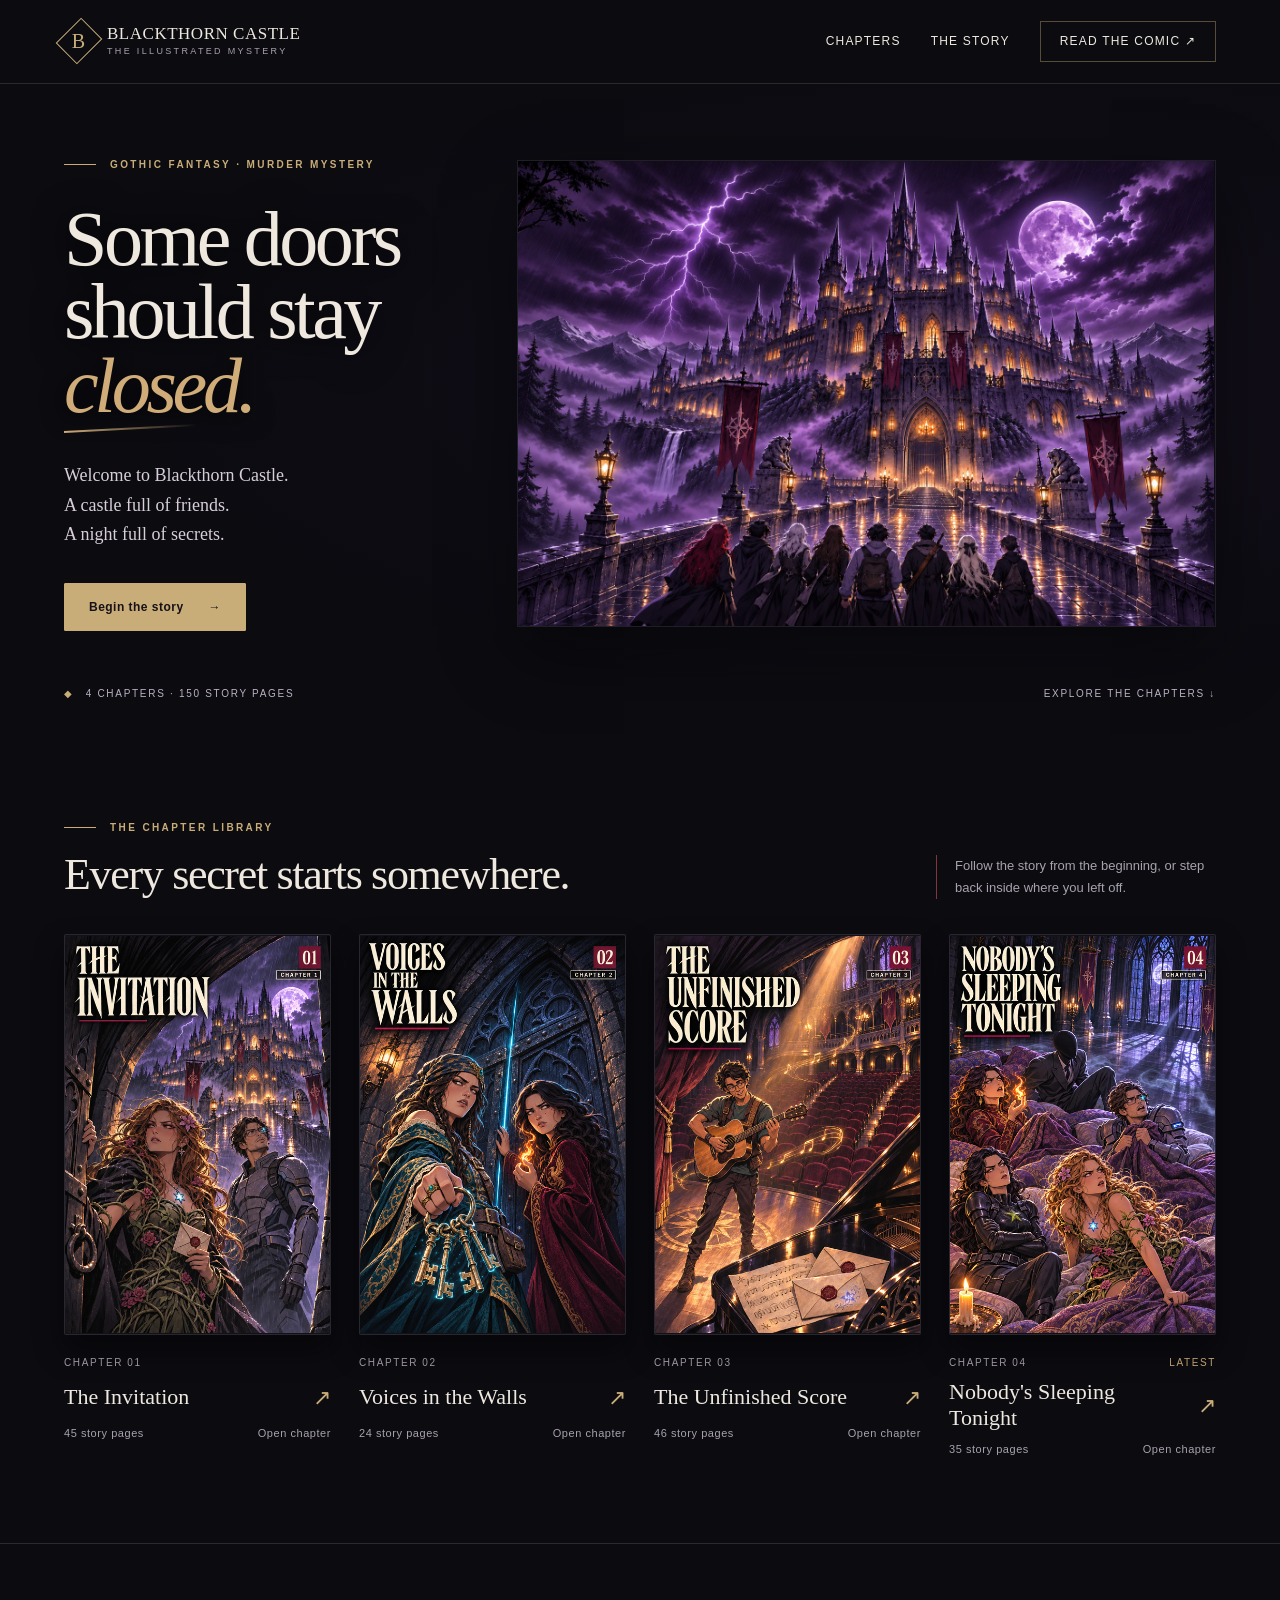
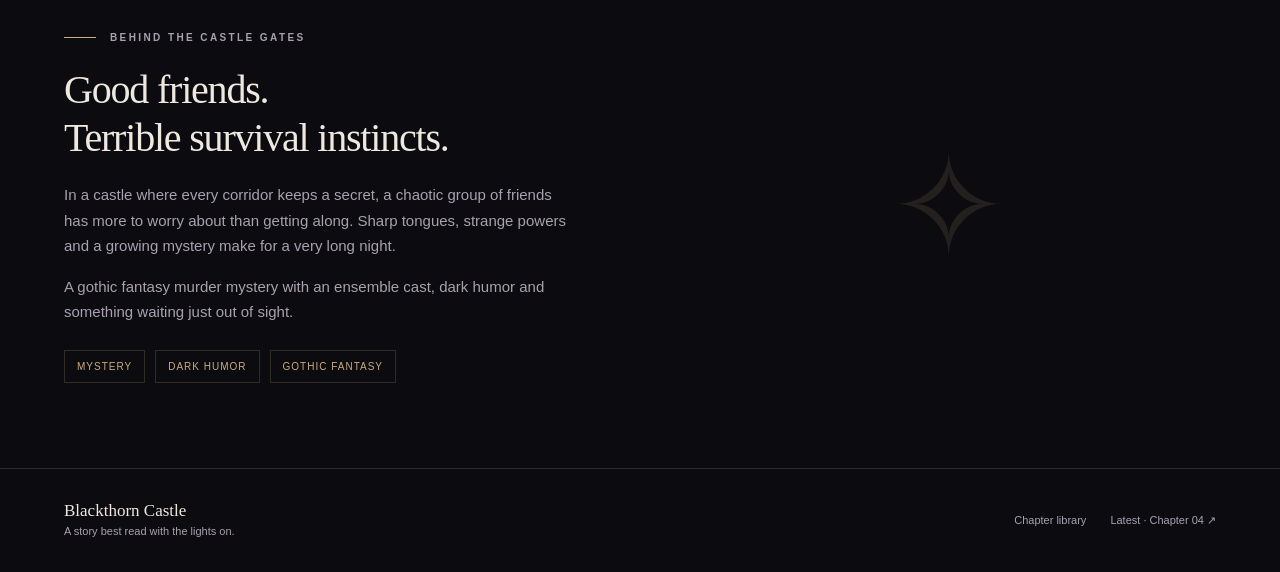
==== commit e31e94b9: "Refresh purple castle hero and fit full cover thumbnails on all screens" ====
--- a/index.html
+++ b/index.html
@@ -1,7 +1,7 @@
 <!doctype html>
-<html lang="en"><head><meta charset="utf-8"><meta name="viewport" content="width=device-width,initial-scale=1"><meta name="theme-color" content="#0b0b10"><title>Blackthorn Castle — The Comic</title><meta name="description" content="Enter Blackthorn Castle. Read the complete gothic fantasy murder mystery, one chapter at a time."><meta property="og:title" content="Blackthorn Castle"><meta property="og:description" content="A castle full of friends. A night full of secrets. Read the comic."><meta property="og:type" content="website"><meta property="og:image" content="https://rokaya-ya.github.io/blackthorn-castle/assets/castle-hero-clean.jpg"><link rel="canonical" href="https://rokaya-ya.github.io/blackthorn-castle/"><meta property="og:url" content="https://rokaya-ya.github.io/blackthorn-castle/"><meta name="twitter:card" content="summary_large_image"><link rel="icon" href="assets/icon.png"><link rel="stylesheet" href="assets/library.css"><link rel="stylesheet" href="assets/book-library.css"><link rel="preload" as="image" href="assets/castle-hero-clean.jpg"></head>
+<html lang="en"><head><meta charset="utf-8"><meta name="viewport" content="width=device-width,initial-scale=1"><meta name="theme-color" content="#0b0b10"><title>Blackthorn Castle — The Comic</title><meta name="description" content="Enter Blackthorn Castle. Read the complete gothic fantasy murder mystery, one chapter at a time."><meta property="og:title" content="Blackthorn Castle"><meta property="og:description" content="A castle full of friends. A night full of secrets. Read the comic."><meta property="og:type" content="website"><meta property="og:image" content="https://rokaya-ya.github.io/blackthorn-castle/assets/castle-purple.jpg"><link rel="canonical" href="https://rokaya-ya.github.io/blackthorn-castle/"><meta property="og:url" content="https://rokaya-ya.github.io/blackthorn-castle/"><meta name="twitter:card" content="summary_large_image"><link rel="icon" href="assets/icon.png"><link rel="stylesheet" href="assets/library.css"><link rel="stylesheet" href="assets/book-library.css"><link rel="preload" as="image" href="assets/castle-purple.jpg"></head>
 <body><a class="skip" href="#chapters">Skip to chapter library</a><header class="site-header"><a class="brand" href="index.html" aria-label="Blackthorn Castle home"><span class="brand-mark" aria-hidden="true"><span>B</span></span><span>BLACKTHORN CASTLE<small>The illustrated mystery</small></span></a><nav class="top-nav" aria-label="Main navigation"><a href="#chapters">Chapters</a><a class="nav-about" href="#about">The story</a><a class="nav-read" href="read.html#1/cover">Read the comic ↗</a></nav></header>
-<main><section class="hero"><img class="hero-art" src="assets/castle-hero-clean.jpg" width="1482" height="1062" alt="Blackthorn Castle beneath a violet moon, its gates lit by candlelight" fetchpriority="high"><div class="hero-copy fade-in"><p class="eyebrow">Gothic fantasy · Murder mystery</p><h1>Some doors<br>should stay<br><em>closed.</em></h1><p class="hero-deck">Welcome to Blackthorn Castle.<br>A castle full of friends.<br>A night full of secrets.</p><div class="hero-actions"><a class="button button-gold" href="read.html#1/cover">Begin the story <span aria-hidden="true">→</span></a><a class="button" id="hero-continue" hidden>Continue reading <span aria-hidden="true">↗</span></a></div></div><div class="hero-meta"><span><span class="dot">◆</span><span id="chapter-count">The Blackthorn Castle comic</span></span><a href="#chapters">Explore the chapters ↓</a></div></section>
+<main><section class="hero"><img class="hero-art" src="assets/castle-purple.jpg" width="1536" height="1024" alt="Blackthorn Castle beneath a violet moon, its gates lit by candlelight" fetchpriority="high"><div class="hero-copy fade-in"><p class="eyebrow">Gothic fantasy · Murder mystery</p><h1>Some doors<br>should stay<br><em>closed.</em></h1><p class="hero-deck">Welcome to Blackthorn Castle.<br>A castle full of friends.<br>A night full of secrets.</p><div class="hero-actions"><a class="button button-gold" href="read.html#1/cover">Begin the story <span aria-hidden="true">→</span></a><a class="button" id="hero-continue" hidden>Continue reading <span aria-hidden="true">↗</span></a></div></div><div class="hero-meta"><span><span class="dot">◆</span><span id="chapter-count">The Blackthorn Castle comic</span></span><a href="#chapters">Explore the chapters ↓</a></div></section>
 <section class="section" id="chapters" aria-labelledby="library-title"><div class="section-head"><div><p class="eyebrow">The chapter library</p><h2 id="library-title">Every secret starts somewhere.</h2></div><p class="section-note">Follow the story from the beginning, or step back inside where you left off.</p></div><aside class="resume-strip" id="continue" hidden><div><strong id="continue-title"></strong><p>Your place is saved on this device.</p></div><a class="button" id="continue-link">Continue reading →</a></aside><div class="chapter-grid" id="chapter-grid"></div><noscript><div class="noscript">Enable JavaScript to browse the complete library, or <a href="chapters/chapters.json">view the chapter catalog</a>.</div></noscript></section>
 <section class="section about" id="about" aria-labelledby="about-title"><div><p class="eyebrow">Behind the castle gates</p><h2 id="about-title">Good friends.<br>Terrible survival instincts.</h2><p>In a castle where every corridor keeps a secret, a chaotic group of friends has more to worry about than getting along. Sharp tongues, strange powers and a growing mystery make for a very long night.</p><p>A gothic fantasy murder mystery with an ensemble cast, dark humor and something waiting just out of sight.</p><div class="about-tags"><span>Mystery</span><span>Dark humor</span><span>Gothic fantasy</span></div></div><div class="ornament" aria-hidden="true">✧</div></section></main>
 <footer class="site-footer"><div><span class="footer-title">Blackthorn Castle</span><br>A story best read with the lights on.</div><nav class="footer-links" aria-label="Footer"><a href="#chapters">Chapter library</a><a id="latest-link" href="read.html#4/cover"><span id="latest-label">Latest chapter</span> ↗</a></nav></footer><script src="assets/comic.js"></script><script src="assets/library.js"></script></body></html>
--- a/assets/book-library.css
+++ b/assets/book-library.css
@@ -1,3 +1,7 @@
 /* Full portrait covers, with all navigation outside the artwork. */
 .chapter-grid{gap:44px 34px}.chapter-card{position:relative;transition:transform .25s}.chapter-card .card-image{border-radius:2px 7px 7px 2px;box-shadow:3px 3px 0 #a59c8955,6px 6px 0 #3a3246,0 20px 35px #0005;border-color:#c9ad7955}.chapter-card .card-image:before{content:'';position:absolute;top:0;bottom:0;left:0;width:16px;background:linear-gradient(90deg,#030207dd,#0001 40%,#f6e7c122 50%,#0003 70%,transparent);z-index:3;pointer-events:none}.chapter-card:hover{transform:translateY(-4px)}.chapter-card .card-heading{margin-top:24px}.chapter-card .card-number{font-style:italic;text-shadow:0 2px 16px #000}.chapter-card .card-badge{border-radius:1px;backdrop-filter:blur(6px)}.section-head .section-note{border-left:1px solid #c9ad7966;padding-left:18px}.hero-actions .button{border-radius:1px}.resume-strip{box-shadow:inset 3px 0 0 #c9ad79}.about-tags span{border-color:#c9ad7933}@media(max-width:760px){.chapter-grid{gap:38px}.section-head .section-note{padding-left:14px}}@media(prefers-reduced-motion:reduce){.chapter-card{transition:none}.chapter-card:hover{transform:none}}
 .chapter-grid{grid-template-columns:repeat(2,minmax(0,1fr));gap:42px 28px}.chapter-card .card-image{aspect-ratio:2/3;border-radius:2px;border:1px solid #ffffff18;box-shadow:0 15px 30px #0006}.chapter-card .card-image:before,.chapter-card .card-image:after{display:none}.chapter-card .card-image img,.chapter-card:hover img{object-fit:contain;filter:none;transform:none}.card-kicker{display:flex;justify-content:space-between;align-items:center;margin-top:19px;font-size:10px;text-transform:uppercase;letter-spacing:.16em;color:#aaa2ad}.newest-label{color:#d4939b}.chapter-card .card-heading{margin:8px 0}.card-heading h3{font-size:25px}.hero h1 em{position:relative;display:inline-block;color:#b64b5c;text-shadow:0 3px 24px #000;letter-spacing:-.055em}.hero h1 em:after{content:'';display:block;height:2px;width:71%;margin-top:9px;background:linear-gradient(90deg,#b64b5c,transparent);transform:rotate(-3deg);transform-origin:left}.hero h1{font-weight:500}.section-head .section-note{border-color:#823541}.resume-strip{box-shadow:inset 3px 0 0 #823541}@media(min-width:1200px){.chapter-grid{grid-template-columns:repeat(4,minmax(0,1fr))}.card-heading h3{font-size:22px}}@media(max-width:600px){.chapter-grid{grid-template-columns:1fr;max-width:420px;margin-inline:auto}.card-heading h3{font-size:26px}}
+/* Show complete artwork at every viewport; keep the headline beside the scene. */
+.hero{display:grid;grid-template-columns:minmax(280px,.8fr) minmax(0,1.35fr);gap:clamp(20px,3vw,56px);min-height:650px;padding:64px 5vw 95px;background:radial-gradient(ellipse at 80% 45%,#2b17383d,transparent 65%)}.hero .hero-art{position:relative;inset:auto;grid-column:2;grid-row:1;width:100%;height:auto;aspect-ratio:3/2;object-fit:contain;object-position:center;z-index:0;border:1px solid #ffffff14;box-shadow:0 24px 70px #0006}.hero-copy{grid-column:1;grid-row:1;position:relative;z-index:1;max-width:100%}.hero:before,.hero:after{display:none}.hero h1{font-size:clamp(56px,6.1vw,92px)}.hero h1 em{color:#d0ac79}.hero h1 em:after{background:linear-gradient(90deg,#d0ac79,transparent)}.hero-deck{font-size:18px}.hero-meta{left:5vw;right:5vw}.chapter-grid{align-items:start}.chapter-card{width:100%;max-width:340px;justify-self:center}.chapter-card .card-image{width:min(100%,44svh);height:auto;aspect-ratio:2/3;margin-inline:auto;overflow:visible}.chapter-card .card-image img{width:100%;height:100%;object-fit:contain;object-position:center}.newest-label{color:#d0ac79}
+@media(max-width:900px){.hero{grid-template-columns:1fr;gap:27px;min-height:0;padding:28px 23px 90px}.hero .hero-art{grid-column:1;grid-row:1;max-width:780px;justify-self:center}.hero-copy{grid-column:1;grid-row:2;width:100%;max-width:650px;justify-self:center}.hero h1{font-size:clamp(58px,9vw,82px);margin:18px 0 24px}.hero h1 br:first-child{display:none}.hero h1 br:first-child:after{content:' '}.hero .hero-copy h1{max-width:650px}.hero-actions{margin-top:24px}.hero .hero-meta{left:23px;right:23px;bottom:25px}.chapter-grid{gap:36px 24px}}
+@media(max-width:900px){.hero h1 br:first-child{display:initial}.hero h1 br:first-child:after{content:none}}
